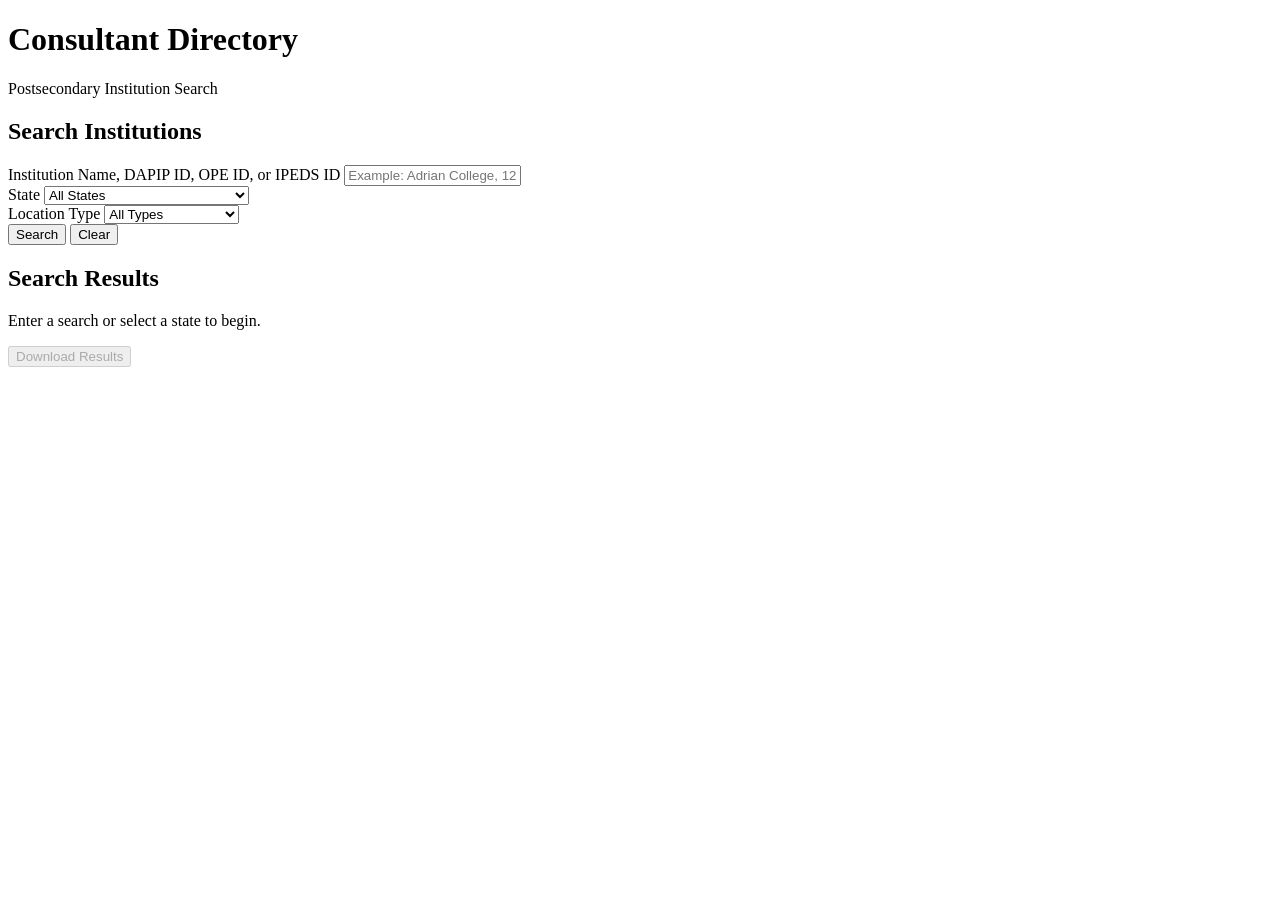
==== index.html @ 8d16af8e "Add institution search and profile workflow" ====
<!DOCTYPE html>
<html lang="en">
<head>
    <meta charset="UTF-8">
    <meta name="viewport" content="width=device-width, initial-scale=1.0">

    <title>Consultant Directory</title>
</head>

<body>

    <header>
        <h1>Consultant Directory</h1>
        <p>Postsecondary Institution Search</p>
    </header>

    <main>

        <!-- ======================================================
             SEARCH
        ======================================================= -->

        <section id="searchSection">

            <h2>Search Institutions</h2>

            <div>
                <label for="institutionSearch">
                    Institution Name, DAPIP ID, OPE ID, or IPEDS ID
                </label>

                <input
                    type="text"
                    id="institutionSearch"
                    placeholder="Example: Adrian College, 122074, or 00223400"
                >
            </div>


            <div>
                <label for="stateFilter">
                    State
                </label>

                <select id="stateFilter">
                    <option value="">
                        All States
                    </option>
                </select>
            </div>


            <div>
                <label for="locationTypeFilter">
                    Location Type
                </label>

                <select id="locationTypeFilter">
                    <option value="" selected>
                        All Types
                    </option>

                    <option value="Institution">
                        Institution
                    </option>

                    <option value="Additional Location">
                        Additional Location
                    </option>

                    <option value="Site">
                        Site
                    </option>
                </select>
            </div>


            <div>
                <button id="searchButton" type="button">
                    Search
                </button>

                <button id="clearButton" type="button">
                    Clear
                </button>
            </div>

        </section>


        <!-- ======================================================
             RESULTS SUMMARY
        ======================================================= -->

        <section id="resultsSection">

            <div>
                <h2>Search Results</h2>

                <p id="resultCount">
                    Enter a search or select a state to begin.
                </p>

                <button
                    id="downloadButton"
                    type="button"
                    disabled
                >
                    Download Results
                </button>
            </div>


            <!-- ==================================================
                 RESULTS

                 JavaScript will create one result card per
                 institution / additional location / site.
            =================================================== -->

            <div id="resultsList">
            </div>


            <!-- ==================================================
                 PAGINATION
            =================================================== -->

            <div id="pagination" hidden>

                <button
                    id="previousPageButton"
                    type="button"
                >
                    Previous
                </button>

                <span id="pageStatus">
                </span>

                <button
                    id="nextPageButton"
                    type="button"
                >
                    Next
                </button>

            </div>

        </section>

    </main>


    <!-- Supabase browser configuration -->
    <script src="js/config.js"></script>

    <!-- Consultant Directory application -->
    <script src="js/app.js"></script>

</body>
</html>
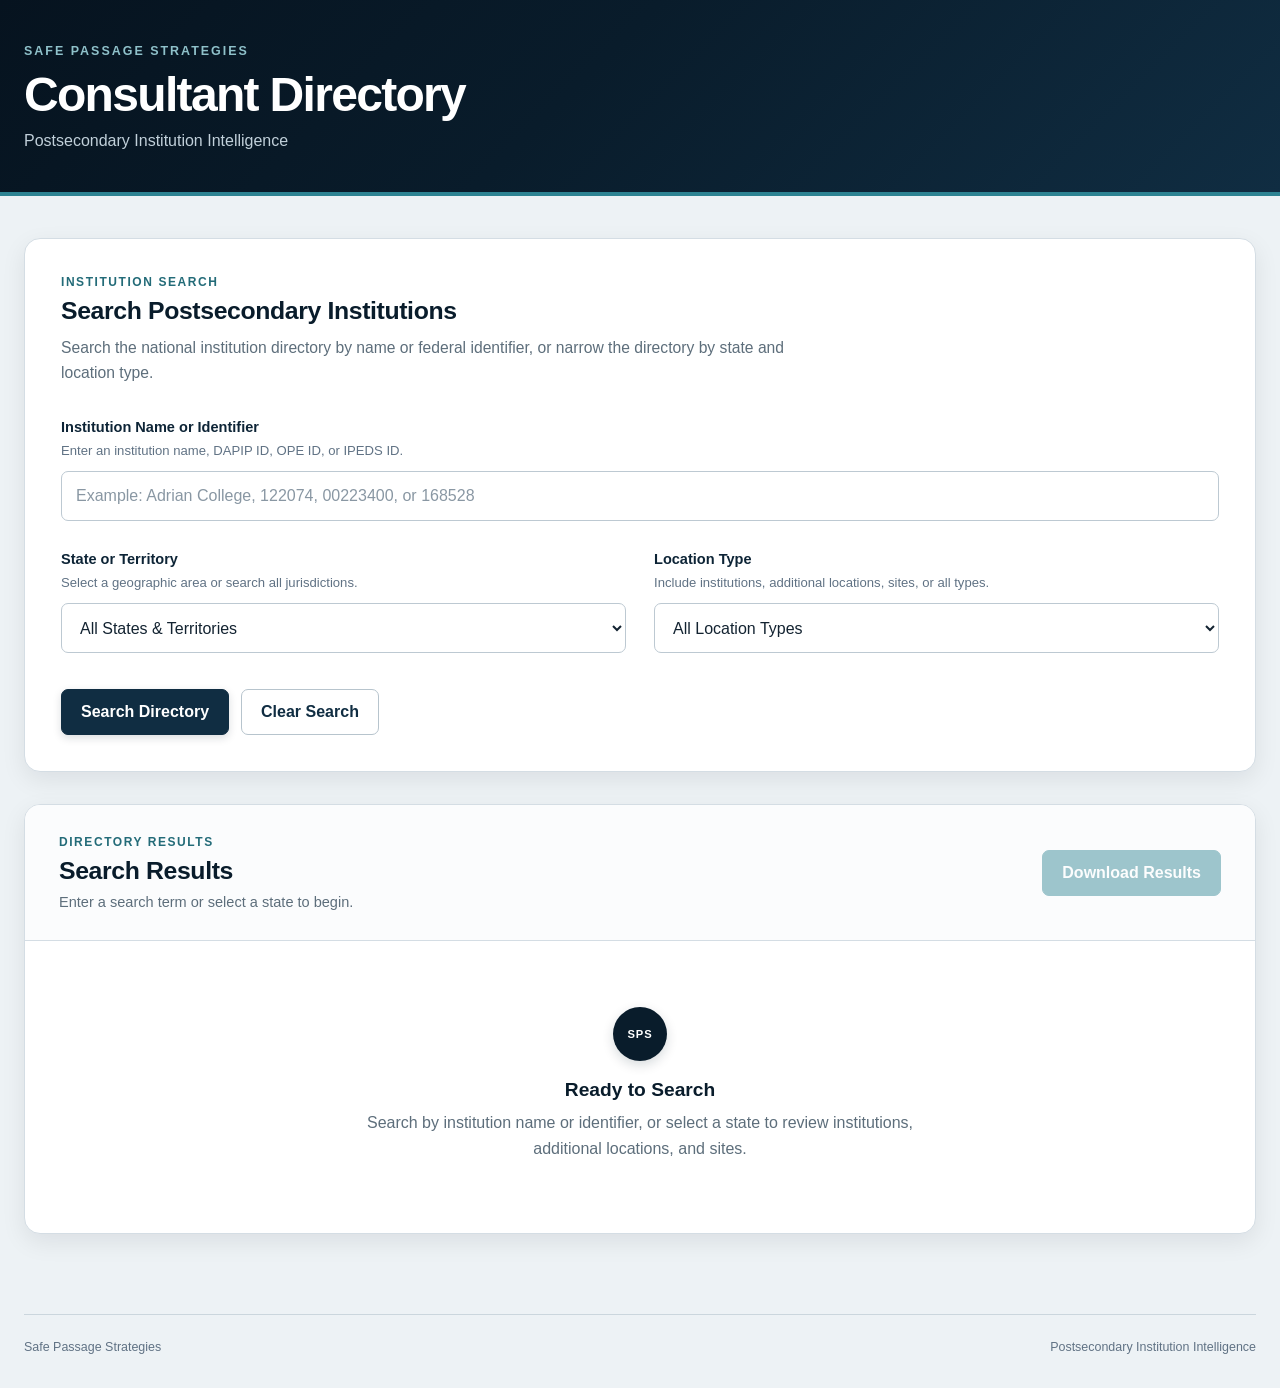
==== commit 28d3da56: "Style search and institution profile interface" ====
--- a/index.html
+++ b/index.html
@@ -4,142 +4,201 @@
     <meta charset="UTF-8">
     <meta name="viewport" content="width=device-width, initial-scale=1.0">
 
-    <title>Consultant Directory</title>
+    <title>Consultant Directory | Safe Passage Strategies</title>
+
+    <link rel="stylesheet" href="css/styles.css">
 </head>
 
 <body>
 
-    <header>
-        <h1>Consultant Directory</h1>
-        <p>Postsecondary Institution Search</p>
+    <header class="site-header">
+        <div class="header-inner">
+            <div class="brand">
+                <div class="brand-kicker">Safe Passage Strategies</div>
+
+                <h1>Consultant Directory</h1>
+
+                <p>
+                    Postsecondary Institution Intelligence
+                </p>
+            </div>
+        </div>
     </header>
 
-    <main>
-
-        <!-- ======================================================
-             SEARCH
-        ======================================================= -->
-
-        <section id="searchSection">
-
-            <h2>Search Institutions</h2>
-
-            <div>
+
+    <main class="page-shell">
+
+        <section id="searchSection" class="search-panel">
+
+            <div class="section-heading">
+                <span class="section-eyebrow">Institution Search</span>
+
+                <h2>Search Postsecondary Institutions</h2>
+
+                <p>
+                    Search the national institution directory by name or federal
+                    identifier, or narrow the directory by state and location type.
+                </p>
+            </div>
+
+
+            <div class="search-field-full">
+
                 <label for="institutionSearch">
-                    Institution Name, DAPIP ID, OPE ID, or IPEDS ID
+                    Institution Name or Identifier
                 </label>
+
+                <p class="field-help">
+                    Enter an institution name, DAPIP ID, OPE ID, or IPEDS ID.
+                </p>
 
                 <input
                     type="text"
                     id="institutionSearch"
-                    placeholder="Example: Adrian College, 122074, or 00223400"
-                >
-            </div>
-
-
-            <div>
-                <label for="stateFilter">
-                    State
-                </label>
-
-                <select id="stateFilter">
-                    <option value="">
-                        All States
-                    </option>
-                </select>
-            </div>
-
-
-            <div>
-                <label for="locationTypeFilter">
-                    Location Type
-                </label>
-
-                <select id="locationTypeFilter">
-                    <option value="" selected>
-                        All Types
-                    </option>
-
-                    <option value="Institution">
-                        Institution
-                    </option>
-
-                    <option value="Additional Location">
-                        Additional Location
-                    </option>
-
-                    <option value="Site">
-                        Site
-                    </option>
-                </select>
-            </div>
-
-
-            <div>
-                <button id="searchButton" type="button">
-                    Search
-                </button>
-
-                <button id="clearButton" type="button">
-                    Clear
-                </button>
+                    placeholder="Example: Adrian College, 122074, 00223400, or 168528"
+                    autocomplete="off"
+                >
+
+            </div>
+
+
+            <div class="filter-row">
+
+                <div class="filter-field">
+
+                    <label for="stateFilter">
+                        State or Territory
+                    </label>
+
+                    <p class="field-help">
+                        Select a geographic area or search all jurisdictions.
+                    </p>
+
+                    <select id="stateFilter">
+                        <option value="">
+                            All States &amp; Territories
+                        </option>
+                    </select>
+
+                </div>
+
+
+                <div class="filter-field">
+
+                    <label for="locationTypeFilter">
+                        Location Type
+                    </label>
+
+                    <p class="field-help">
+                        Include institutions, additional locations, sites, or all types.
+                    </p>
+
+                    <select id="locationTypeFilter">
+
+                        <option value="" selected>
+                            All Location Types
+                        </option>
+
+                        <option value="Institution">
+                            Institution
+                        </option>
+
+                        <option value="Additional Location">
+                            Additional Location
+                        </option>
+
+                        <option value="Site">
+                            Site
+                        </option>
+
+                    </select>
+
+                </div>
+
+            </div>
+
+
+            <div class="search-actions">
+
+                <button
+                    id="searchButton"
+                    class="button button-primary"
+                    type="button"
+                >
+                    Search Directory
+                </button>
+
+                <button
+                    id="clearButton"
+                    class="button button-secondary"
+                    type="button"
+                >
+                    Clear Search
+                </button>
+
             </div>
 
         </section>
 
 
-        <!-- ======================================================
-             RESULTS SUMMARY
-        ======================================================= -->
-
-        <section id="resultsSection">
-
-            <div>
-                <h2>Search Results</h2>
-
-                <p id="resultCount">
-                    Enter a search or select a state to begin.
-                </p>
+        <section id="resultsSection" class="results-panel">
+
+            <div class="results-header">
+
+                <div>
+                    <span class="section-eyebrow">Directory Results</span>
+
+                    <h2>Search Results</h2>
+
+                    <p id="resultCount">
+                        Enter a search term or select a state to begin.
+                    </p>
+                </div>
+
 
                 <button
                     id="downloadButton"
+                    class="button button-download"
                     type="button"
                     disabled
                 >
                     Download Results
                 </button>
-            </div>
-
-
-            <!-- ==================================================
-                 RESULTS
-
-                 JavaScript will create one result card per
-                 institution / additional location / site.
-            =================================================== -->
-
-            <div id="resultsList">
-            </div>
-
-
-            <!-- ==================================================
-                 PAGINATION
-            =================================================== -->
-
-            <div id="pagination" hidden>
+
+            </div>
+
+
+            <div id="resultsList" class="results-list">
+
+                <div class="results-empty">
+                    <div class="empty-marker">SPS</div>
+
+                    <h3>Ready to Search</h3>
+
+                    <p>
+                        Search by institution name or identifier, or select a state
+                        to review institutions, additional locations, and sites.
+                    </p>
+                </div>
+
+            </div>
+
+
+            <div id="pagination" class="pagination" hidden>
 
                 <button
                     id="previousPageButton"
+                    class="button button-secondary"
                     type="button"
                 >
                     Previous
                 </button>
 
-                <span id="pageStatus">
-                </span>
+                <span id="pageStatus"></span>
 
                 <button
                     id="nextPageButton"
+                    class="button button-secondary"
                     type="button"
                 >
                     Next
@@ -152,10 +211,18 @@
     </main>
 
 
-    <!-- Supabase browser configuration -->
+    <footer class="site-footer">
+        <div>
+            Safe Passage Strategies
+        </div>
+
+        <div>
+            Postsecondary Institution Intelligence
+        </div>
+    </footer>
+
+
     <script src="js/config.js"></script>
-
-    <!-- Consultant Directory application -->
     <script src="js/app.js"></script>
 
 </body>
--- a/css/styles.css
+++ b/css/styles.css
@@ -0,0 +1,1321 @@
+/* ============================================================
+   SAFE PASSAGE STRATEGIES
+   CONSULTANT DIRECTORY
+   Nautical Dark Interface
+   ============================================================ */
+
+
+/* ============================================================
+   DESIGN TOKENS
+   ============================================================ */
+
+:root {
+    --navy-950: #06131f;
+    --navy-900: #091c2b;
+    --navy-850: #0d2436;
+    --navy-800: #102d42;
+    --navy-700: #173d56;
+
+    --slate-700: #425466;
+    --slate-600: #607284;
+    --slate-500: #788898;
+    --slate-300: #c9d2da;
+    --slate-200: #dde4ea;
+    --slate-100: #edf2f5;
+
+    --paper: #ffffff;
+    --page: #edf2f5;
+
+    --teal: #2d8392;
+    --teal-dark: #236b78;
+    --teal-soft: #e8f3f4;
+
+    --gold: #c49b57;
+    --gold-soft: #f4eddf;
+
+    --green-soft: #e9f4ed;
+    --green-text: #356348;
+
+    --purple-soft: #f0ebf5;
+    --purple-text: #664f78;
+
+    --text-primary: #132331;
+    --text-secondary: #5d6e7b;
+
+    --border: #d4dde4;
+
+    --shadow:
+        0 8px 24px rgba(6, 19, 31, 0.08);
+
+    --shadow-soft:
+        0 2px 8px rgba(6, 19, 31, 0.05);
+
+    --radius-small: 7px;
+    --radius: 12px;
+    --radius-large: 16px;
+}
+
+
+/* ============================================================
+   RESET / BASE
+   ============================================================ */
+
+* {
+    box-sizing: border-box;
+}
+
+html {
+    font-family:
+        "Segoe UI",
+        Inter,
+        Roboto,
+        Helvetica,
+        Arial,
+        sans-serif;
+
+    background: var(--page);
+    color: var(--text-primary);
+}
+
+body {
+    margin: 0;
+    min-height: 100vh;
+    background: var(--page);
+    color: var(--text-primary);
+}
+
+button,
+input,
+select {
+    font: inherit;
+}
+
+a {
+    color: var(--teal-dark);
+}
+
+
+/* ============================================================
+   HEADER
+   ============================================================ */
+
+.site-header {
+    background:
+        linear-gradient(
+            135deg,
+            var(--navy-950) 0%,
+            var(--navy-900) 45%,
+            var(--navy-800) 100%
+        );
+
+    color: white;
+
+    border-bottom: 4px solid var(--teal);
+}
+
+.header-inner {
+    width: min(1240px, calc(100% - 48px));
+    margin: 0 auto;
+
+    padding: 44px 0 42px;
+}
+
+.brand-kicker {
+    margin-bottom: 9px;
+
+    color: #8fc1ca;
+
+    font-size: 0.78rem;
+    font-weight: 700;
+
+    letter-spacing: 0.16em;
+    text-transform: uppercase;
+}
+
+.site-header h1 {
+    margin: 0;
+
+    font-size: clamp(2rem, 4vw, 3rem);
+    font-weight: 650;
+
+    letter-spacing: -0.035em;
+}
+
+.site-header p {
+    margin: 10px 0 0;
+
+    color: #c1d0da;
+
+    font-size: 1rem;
+}
+
+
+/* ============================================================
+   PAGE SHELL
+   ============================================================ */
+
+.page-shell {
+    width: min(1240px, calc(100% - 48px));
+
+    margin: 42px auto 80px;
+}
+
+
+/* ============================================================
+   COMMON SECTION STYLES
+   ============================================================ */
+
+.search-panel,
+.results-panel {
+    background: var(--paper);
+
+    border: 1px solid var(--border);
+    border-radius: var(--radius-large);
+
+    box-shadow: var(--shadow);
+}
+
+.section-heading {
+    margin-bottom: 34px;
+}
+
+.section-eyebrow {
+    display: block;
+
+    margin-bottom: 8px;
+
+    color: var(--teal-dark);
+
+    font-size: 0.75rem;
+    font-weight: 750;
+
+    letter-spacing: 0.13em;
+    text-transform: uppercase;
+}
+
+.section-heading h2,
+.results-header h2 {
+    margin: 0;
+
+    color: var(--navy-900);
+
+    font-size: 1.55rem;
+    font-weight: 650;
+
+    letter-spacing: -0.015em;
+}
+
+.section-heading > p {
+    max-width: 760px;
+
+    margin: 10px 0 0;
+
+    color: var(--text-secondary);
+
+    font-size: 0.98rem;
+    line-height: 1.6;
+}
+
+
+/* ============================================================
+   SEARCH PANEL
+   ============================================================ */
+
+.search-panel {
+    padding: 36px;
+
+    margin-bottom: 32px;
+}
+
+.search-field-full {
+    margin-bottom: 30px;
+}
+
+.filter-row {
+    display: grid;
+
+    grid-template-columns:
+        repeat(2, minmax(0, 1fr));
+
+    gap: 28px;
+
+    margin-bottom: 32px;
+}
+
+.filter-field {
+    min-width: 0;
+}
+
+
+/* ============================================================
+   FORM LABELS / HELP TEXT
+   ============================================================ */
+
+label {
+    display: block;
+
+    margin-bottom: 6px;
+
+    color: var(--navy-850);
+
+    font-size: 0.91rem;
+    font-weight: 700;
+}
+
+.field-help {
+    margin: 0 0 11px;
+
+    color: var(--slate-600);
+
+    font-size: 0.82rem;
+    line-height: 1.45;
+}
+
+
+/* ============================================================
+   INPUTS
+   ============================================================ */
+
+input,
+select {
+    width: 100%;
+
+    min-height: 50px;
+
+    padding: 12px 14px;
+
+    border: 1px solid #bdc9d2;
+    border-radius: var(--radius-small);
+
+    background: #ffffff;
+    color: var(--text-primary);
+
+    outline: none;
+
+    transition:
+        border-color 140ms ease,
+        box-shadow 140ms ease,
+        background 140ms ease;
+}
+
+input {
+    font-size: 1rem;
+}
+
+input::placeholder {
+    color: #8997a3;
+}
+
+input:hover,
+select:hover {
+    border-color: #91a3b1;
+}
+
+input:focus,
+select:focus {
+    border-color: var(--teal);
+
+    box-shadow:
+        0 0 0 4px rgba(45, 131, 146, 0.12);
+}
+
+
+/* ============================================================
+   SEARCH ACTIONS
+   ============================================================ */
+
+.search-actions {
+    display: flex;
+
+    gap: 12px;
+
+    padding-top: 4px;
+}
+
+
+/* ============================================================
+   BUTTONS
+   ============================================================ */
+
+.button,
+button {
+    min-height: 46px;
+
+    padding: 11px 19px;
+
+    border: 1px solid transparent;
+    border-radius: var(--radius-small);
+
+    cursor: pointer;
+
+    font-weight: 650;
+
+    transition:
+        background 140ms ease,
+        border-color 140ms ease,
+        color 140ms ease,
+        transform 80ms ease,
+        box-shadow 140ms ease;
+}
+
+button:active:not(:disabled) {
+    transform: translateY(1px);
+}
+
+button:disabled {
+    opacity: 0.45;
+    cursor: not-allowed;
+}
+
+.button-primary,
+#searchButton {
+    min-width: 165px;
+
+    background: var(--navy-800);
+    color: white;
+
+    border-color: var(--navy-800);
+
+    box-shadow:
+        0 3px 8px rgba(9, 28, 43, 0.15);
+}
+
+.button-primary:hover,
+#searchButton:hover:not(:disabled) {
+    background: var(--navy-700);
+    border-color: var(--navy-700);
+}
+
+.button-secondary,
+#clearButton {
+    background: white;
+    color: var(--navy-800);
+
+    border-color: #b7c4cd;
+}
+
+.button-secondary:hover:not(:disabled),
+#clearButton:hover:not(:disabled) {
+    background: var(--slate-100);
+    border-color: #9babb7;
+}
+
+.button-download,
+#downloadButton {
+    background: var(--teal);
+    color: white;
+
+    border-color: var(--teal);
+}
+
+.button-download:hover:not(:disabled),
+#downloadButton:hover:not(:disabled) {
+    background: var(--teal-dark);
+    border-color: var(--teal-dark);
+}
+
+
+/* ============================================================
+   RESULTS PANEL
+   ============================================================ */
+
+.results-panel {
+    overflow: hidden;
+}
+
+.results-header {
+    display: flex;
+
+    justify-content: space-between;
+    align-items: center;
+
+    gap: 28px;
+
+    padding: 30px 34px;
+
+    background: #fbfcfd;
+
+    border-bottom: 1px solid var(--border);
+}
+
+.results-header > div {
+    min-width: 0;
+}
+
+#resultCount {
+    margin: 9px 0 0;
+
+    color: var(--text-secondary);
+
+    font-size: 0.91rem;
+}
+
+
+/* ============================================================
+   EMPTY STATE
+   ============================================================ */
+
+.results-empty {
+    padding: 66px 32px 72px;
+
+    text-align: center;
+}
+
+.empty-marker {
+    display: flex;
+
+    width: 54px;
+    height: 54px;
+
+    margin: 0 auto 18px;
+
+    align-items: center;
+    justify-content: center;
+
+    border-radius: 50%;
+
+    background: var(--navy-900);
+    color: white;
+
+    font-size: 0.7rem;
+    font-weight: 750;
+
+    letter-spacing: 0.08em;
+
+    box-shadow:
+        0 4px 12px rgba(9, 28, 43, 0.16);
+}
+
+.results-empty h3 {
+    margin: 0 0 9px;
+
+    color: var(--navy-900);
+
+    font-size: 1.2rem;
+}
+
+.results-empty p {
+    max-width: 580px;
+
+    margin: 0 auto;
+
+    color: var(--text-secondary);
+
+    line-height: 1.6;
+}
+
+
+/* ============================================================
+   RESULTS
+   app.js dynamically creates <article> elements
+   ============================================================ */
+
+.results-list > article {
+    position: relative;
+
+    padding: 28px 34px;
+
+    background: white;
+
+    border-bottom: 1px solid var(--border);
+
+    transition:
+        background 120ms ease;
+}
+
+.results-list > article:last-child {
+    border-bottom: none;
+}
+
+.results-list > article:hover {
+    background: #f9fbfc;
+}
+
+.results-list article h3 {
+    margin: 12px 0 12px;
+
+    color: var(--navy-900);
+
+    font-size: 1.3rem;
+    font-weight: 650;
+
+    letter-spacing: -0.01em;
+}
+
+.results-list article p {
+    margin: 6px 0;
+
+    color: var(--text-secondary);
+
+    font-size: 0.92rem;
+    line-height: 1.5;
+}
+
+
+/* ============================================================
+   LOCATION TYPE BADGE
+   ============================================================ */
+
+.results-list article > strong:first-child {
+    display: inline-flex;
+
+    align-items: center;
+
+    min-height: 25px;
+
+    padding: 4px 10px;
+
+    border-radius: 999px;
+
+    background: var(--teal-soft);
+    color: var(--teal-dark);
+
+    font-size: 0.69rem;
+    font-weight: 750;
+
+    letter-spacing: 0.08em;
+    text-transform: uppercase;
+}
+
+
+/* ============================================================
+   RESULT PROFILE LINK
+   ============================================================ */
+
+.results-list article > a:last-child {
+    display: inline-flex;
+
+    align-items: center;
+
+    margin-top: 15px;
+
+    color: var(--teal-dark);
+
+    font-size: 0.91rem;
+    font-weight: 700;
+
+    text-decoration: none;
+}
+
+.results-list article > a:last-child::after {
+    content: "→";
+
+    margin-left: 7px;
+
+    transition:
+        transform 120ms ease;
+}
+
+.results-list article > a:last-child:hover {
+    color: var(--navy-800);
+}
+
+.results-list article > a:last-child:hover::after {
+    transform: translateX(3px);
+}
+
+
+/* ============================================================
+   PAGINATION
+   ============================================================ */
+
+.pagination {
+    display: flex;
+
+    justify-content: center;
+    align-items: center;
+
+    gap: 20px;
+
+    padding: 24px 32px;
+
+    background: #fbfcfd;
+
+    border-top: 1px solid var(--border);
+}
+
+.pagination[hidden] {
+    display: none;
+}
+
+#pageStatus {
+    min-width: 140px;
+
+    text-align: center;
+
+    color: var(--text-secondary);
+
+    font-size: 0.88rem;
+    font-weight: 600;
+}
+
+
+/* ============================================================
+   FOOTER
+   ============================================================ */
+
+.site-footer {
+    display: flex;
+
+    justify-content: space-between;
+
+    width: min(1240px, calc(100% - 48px));
+
+    margin: 0 auto;
+
+    padding: 25px 0 34px;
+
+    border-top: 1px solid #cbd6dd;
+
+    color: var(--slate-600);
+
+    font-size: 0.78rem;
+}
+
+
+/* ============================================================
+   RESPONSIVE
+   ============================================================ */
+
+@media (max-width: 800px) {
+
+    .header-inner,
+    .page-shell,
+    .site-footer {
+        width: min(100% - 28px, 1240px);
+    }
+
+    .header-inner {
+        padding:
+            34px
+            0;
+    }
+
+    .page-shell {
+        margin-top: 24px;
+    }
+
+    .search-panel {
+        padding: 26px 22px;
+    }
+
+    .filter-row {
+        grid-template-columns: 1fr;
+        gap: 24px;
+    }
+
+    .results-header {
+        align-items: flex-start;
+        flex-direction: column;
+
+        padding: 25px 22px;
+    }
+
+    #downloadButton {
+        width: 100%;
+    }
+
+    .results-list > article {
+        padding: 25px 22px;
+    }
+
+    .site-footer {
+        flex-direction: column;
+
+        gap: 8px;
+    }
+
+}
+
+
+@media (max-width: 520px) {
+
+    .site-header h1 {
+        font-size: 1.85rem;
+    }
+
+    .search-actions {
+        flex-direction: column;
+    }
+
+    .search-actions button {
+        width: 100%;
+    }
+
+    .pagination {
+        gap: 8px;
+
+        padding:
+            20px
+            12px;
+    }
+
+}
+
+/* ============================================================
+   PROFILE PAGE
+   ============================================================ */
+
+.profile-page {
+    background: var(--page);
+}
+
+
+/* ---------- Profile Header ---------- */
+
+.profile-site-header .header-inner {
+    padding-top: 34px;
+    padding-bottom: 34px;
+}
+
+.profile-header-row {
+    display: flex;
+    align-items: flex-end;
+    justify-content: space-between;
+    gap: 32px;
+}
+
+.profile-heading {
+    min-width: 0;
+}
+
+.back-link {
+    display: inline-block;
+
+    margin-bottom: 18px;
+
+    color: #a8d2d9;
+
+    font-size: 0.86rem;
+    font-weight: 650;
+
+    text-decoration: none;
+}
+
+.back-link:hover {
+    color: white;
+    text-decoration: underline;
+}
+
+.profile-site-header h1 {
+    margin: 0;
+
+    max-width: 900px;
+
+    font-size: clamp(2rem, 4vw, 3rem);
+    line-height: 1.08;
+}
+
+.profile-type-row {
+    margin-top: 16px;
+}
+
+.profile-type-badge {
+    display: inline-flex;
+
+    align-items: center;
+
+    min-height: 28px;
+
+    padding: 5px 11px;
+
+    border: 1px solid rgba(255, 255, 255, 0.18);
+    border-radius: 999px;
+
+    background: rgba(255, 255, 255, 0.08);
+    color: #d9edf1;
+
+    font-size: 0.72rem;
+    font-weight: 750;
+
+    letter-spacing: 0.09em;
+    text-transform: uppercase;
+}
+
+.profile-primary-action {
+    flex: 0 0 auto;
+}
+
+
+/* ---------- SPS Button ---------- */
+
+.sps-client-button {
+    min-width: 190px;
+
+    background: var(--gold);
+    color: var(--navy-950);
+
+    border-color: var(--gold);
+
+    font-weight: 750;
+
+    box-shadow:
+        0 4px 12px rgba(0, 0, 0, 0.18);
+}
+
+.sps-client-button:hover:not(:disabled) {
+    background: #d1aa66;
+    border-color: #d1aa66;
+}
+
+
+/* ---------- Profile Shell ---------- */
+
+.profile-shell {
+    display: flex;
+    flex-direction: column;
+
+    gap: 28px;
+}
+
+
+/* ---------- Status ---------- */
+
+.profile-status {
+    padding: 14px 18px;
+
+    background: var(--teal-soft);
+
+    border: 1px solid #c8e0e4;
+    border-radius: var(--radius);
+
+    box-shadow: none;
+}
+
+.profile-status p {
+    margin: 0;
+
+    color: var(--teal-dark);
+
+    font-size: 0.88rem;
+    font-weight: 600;
+}
+
+
+/* ---------- Top Grid ---------- */
+
+.profile-top-grid {
+    display: grid;
+
+    grid-template-columns:
+        minmax(260px, 0.72fr)
+        minmax(0, 1.8fr);
+
+    gap: 28px;
+    align-items: start;
+}
+
+
+/* ---------- Generic Profile Card ---------- */
+
+.profile-card {
+    background: var(--paper);
+
+    border: 1px solid var(--border);
+    border-radius: var(--radius-large);
+
+    box-shadow: var(--shadow);
+
+    overflow: hidden;
+}
+
+.profile-card-header {
+    padding: 24px 26px 20px;
+
+    border-bottom: 1px solid var(--border);
+
+    background: #fbfcfd;
+}
+
+.profile-card-header h2 {
+    margin: 0;
+
+    color: var(--navy-900);
+
+    font-size: 1.3rem;
+    font-weight: 650;
+}
+
+.profile-card-header-row {
+    display: flex;
+
+    align-items: center;
+    justify-content: space-between;
+
+    gap: 24px;
+}
+
+.record-count {
+    margin: 0;
+
+    color: var(--text-secondary);
+
+    font-size: 0.86rem;
+    font-weight: 600;
+
+    white-space: nowrap;
+}
+
+
+/* ---------- Detail Lists ---------- */
+
+.detail-list {
+    margin: 0;
+
+    padding: 8px 26px 18px;
+}
+
+.detail-row {
+    display: grid;
+
+    grid-template-columns:
+        minmax(125px, 0.8fr)
+        minmax(0, 1.4fr);
+
+    gap: 18px;
+
+    padding: 14px 0;
+
+    border-bottom: 1px solid #edf1f4;
+}
+
+.detail-row:last-child {
+    border-bottom: none;
+}
+
+.detail-row dt {
+    color: var(--slate-600);
+
+    font-size: 0.78rem;
+    font-weight: 700;
+
+    letter-spacing: 0.025em;
+    text-transform: uppercase;
+}
+
+.detail-row dd {
+    margin: 0;
+
+    min-width: 0;
+
+    color: var(--text-primary);
+
+    font-size: 0.92rem;
+    line-height: 1.5;
+
+    overflow-wrap: anywhere;
+}
+
+.compact-detail-list .detail-row {
+    grid-template-columns: 1fr;
+
+    gap: 5px;
+}
+
+.compact-detail-list .detail-row dd {
+    font-size: 1rem;
+    font-weight: 650;
+
+    color: var(--navy-850);
+}
+
+.institution-detail-list {
+    display: grid;
+
+    grid-template-columns:
+        repeat(2, minmax(0, 1fr));
+
+    column-gap: 34px;
+}
+
+.institution-detail-list .detail-row {
+    grid-template-columns: 1fr;
+    gap: 5px;
+}
+
+.institution-detail-list .detail-row-wide {
+    grid-column: 1 / -1;
+}
+
+
+/* ---------- Large Sections ---------- */
+
+.profile-section-card {
+    width: 100%;
+}
+
+
+/* ---------- Accreditation Records / Actions ---------- */
+
+.profile-record-grid {
+    display: grid;
+
+    grid-template-columns:
+        repeat(2, minmax(0, 1fr));
+
+    gap: 18px;
+
+    padding: 24px;
+}
+
+.profile-record-grid article {
+    padding: 20px;
+
+    border: 1px solid var(--border);
+    border-radius: var(--radius);
+
+    background: #ffffff;
+
+    box-shadow: var(--shadow-soft);
+}
+
+.profile-record-grid article h3 {
+    margin: 0 0 16px;
+
+    color: var(--navy-850);
+
+    font-size: 1rem;
+    line-height: 1.4;
+}
+
+.profile-record-grid article p {
+    margin: 7px 0;
+
+    color: var(--text-secondary);
+
+    font-size: 0.84rem;
+    line-height: 1.5;
+}
+
+.profile-record-grid article p strong {
+    color: var(--text-primary);
+}
+
+
+/* ---------- Associated Locations ---------- */
+
+.location-card-grid {
+    display: grid;
+
+    grid-template-columns:
+        repeat(3, minmax(0, 1fr));
+
+    gap: 18px;
+
+    padding: 24px;
+}
+
+.location-card-grid article {
+    padding: 20px;
+
+    border: 1px solid var(--border);
+    border-radius: var(--radius);
+
+    background: #ffffff;
+
+    box-shadow: var(--shadow-soft);
+}
+
+.location-card-grid article > strong:first-child {
+    display: inline-flex;
+
+    padding: 4px 9px;
+
+    border-radius: 999px;
+
+    background: var(--teal-soft);
+    color: var(--teal-dark);
+
+    font-size: 0.68rem;
+    font-weight: 750;
+
+    letter-spacing: 0.07em;
+    text-transform: uppercase;
+}
+
+.location-card-grid article h3 {
+    margin: 12px 0;
+
+    color: var(--navy-850);
+
+    font-size: 1rem;
+    line-height: 1.4;
+}
+
+.location-card-grid article p {
+    margin: 7px 0;
+
+    color: var(--text-secondary);
+
+    font-size: 0.84rem;
+    line-height: 1.5;
+}
+
+.location-card-grid article a {
+    display: inline-block;
+
+    margin-top: 12px;
+
+    color: var(--teal-dark);
+
+    font-size: 0.86rem;
+    font-weight: 700;
+
+    text-decoration: none;
+}
+
+.location-card-grid article a:hover {
+    text-decoration: underline;
+}
+
+
+/* ---------- SPS Workspace ---------- */
+
+.sps-workspace-card {
+    border-color: #d9c6a3;
+}
+
+.sps-workspace-content {
+    display: grid;
+
+    grid-template-columns:
+        minmax(0, 1.4fr)
+        minmax(300px, 1fr);
+
+    gap: 30px;
+
+    align-items: center;
+
+    padding: 30px;
+}
+
+.sps-workspace-content h2 {
+    margin: 0 0 12px;
+
+    color: var(--navy-900);
+}
+
+.sps-workspace-content p {
+    margin: 7px 0;
+
+    color: var(--text-secondary);
+
+    line-height: 1.6;
+}
+
+.sps-workspace-description {
+    max-width: 700px;
+}
+
+.sps-workspace-diagram {
+    display: flex;
+
+    align-items: center;
+    justify-content: center;
+
+    gap: 10px;
+
+    padding: 22px;
+
+    border-radius: var(--radius);
+
+    background: var(--gold-soft);
+}
+
+.workspace-step {
+    padding: 10px 13px;
+
+    border: 1px solid #d7bf94;
+    border-radius: 7px;
+
+    background: white;
+
+    color: var(--navy-850);
+
+    font-size: 0.8rem;
+    font-weight: 700;
+
+    text-align: center;
+}
+
+.sps-workspace-diagram > span {
+    color: #9e814f;
+    font-weight: 700;
+}
+
+
+/* ============================================================
+   PROFILE RESPONSIVE
+   ============================================================ */
+
+@media (max-width: 1000px) {
+
+    .profile-top-grid {
+        grid-template-columns: 1fr;
+    }
+
+    .profile-record-grid {
+        grid-template-columns: 1fr;
+    }
+
+    .location-card-grid {
+        grid-template-columns:
+            repeat(2, minmax(0, 1fr));
+    }
+
+    .sps-workspace-content {
+        grid-template-columns: 1fr;
+    }
+
+}
+
+
+@media (max-width: 700px) {
+
+    .profile-header-row {
+        align-items: flex-start;
+        flex-direction: column;
+    }
+
+    .profile-primary-action {
+        width: 100%;
+    }
+
+    .sps-client-button {
+        width: 100%;
+    }
+
+    .profile-card-header-row {
+        align-items: flex-start;
+        flex-direction: column;
+
+        gap: 9px;
+    }
+
+    .institution-detail-list {
+        grid-template-columns: 1fr;
+    }
+
+    .institution-detail-list .detail-row-wide {
+        grid-column: auto;
+    }
+
+    .location-card-grid {
+        grid-template-columns: 1fr;
+    }
+
+    .detail-row {
+        grid-template-columns: 1fr;
+
+        gap: 5px;
+    }
+
+    .sps-workspace-diagram {
+        flex-direction: column;
+    }
+
+    .sps-workspace-diagram > span {
+        transform: rotate(90deg);
+    }
+
+}
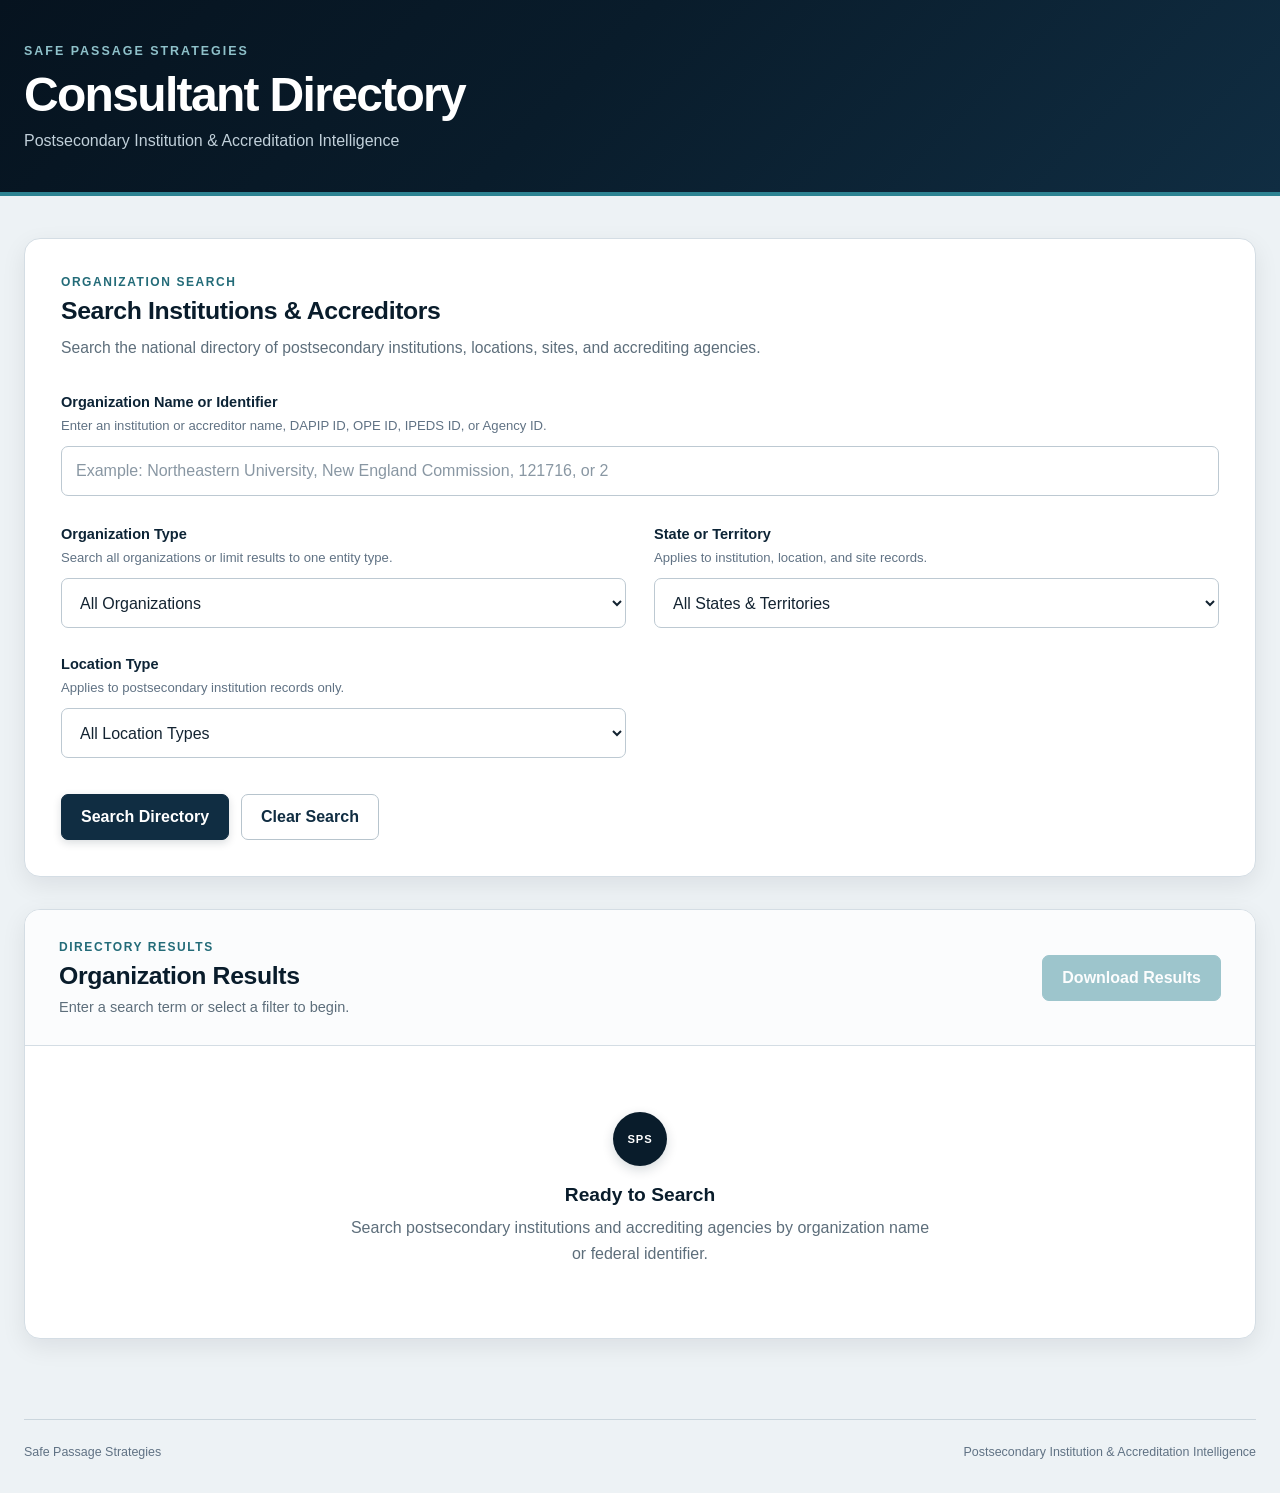
==== commit e551c326: "Unify institution and accreditor directory" ====
--- a/index.html
+++ b/index.html
@@ -13,49 +13,67 @@
 
     <header class="site-header">
         <div class="header-inner">
+
             <div class="brand">
-                <div class="brand-kicker">Safe Passage Strategies</div>
-
-                <h1>Consultant Directory</h1>
+
+                <div class="brand-kicker">
+                    Safe Passage Strategies
+                </div>
+
+                <h1>
+                    Consultant Directory
+                </h1>
 
                 <p>
-                    Postsecondary Institution Intelligence
+                    Postsecondary Institution &amp; Accreditation Intelligence
                 </p>
-            </div>
+
+            </div>
+
         </div>
     </header>
 
 
     <main class="page-shell">
 
-        <section id="searchSection" class="search-panel">
+        <section
+            id="searchSection"
+            class="search-panel"
+        >
 
             <div class="section-heading">
-                <span class="section-eyebrow">Institution Search</span>
-
-                <h2>Search Postsecondary Institutions</h2>
+
+                <span class="section-eyebrow">
+                    Organization Search
+                </span>
+
+                <h2>
+                    Search Institutions &amp; Accreditors
+                </h2>
 
                 <p>
-                    Search the national institution directory by name or federal
-                    identifier, or narrow the directory by state and location type.
+                    Search the national directory of postsecondary institutions,
+                    locations, sites, and accrediting agencies.
                 </p>
+
             </div>
 
 
             <div class="search-field-full">
 
                 <label for="institutionSearch">
-                    Institution Name or Identifier
+                    Organization Name or Identifier
                 </label>
 
                 <p class="field-help">
-                    Enter an institution name, DAPIP ID, OPE ID, or IPEDS ID.
+                    Enter an institution or accreditor name, DAPIP ID,
+                    OPE ID, IPEDS ID, or Agency ID.
                 </p>
 
                 <input
                     type="text"
                     id="institutionSearch"
-                    placeholder="Example: Adrian College, 122074, 00223400, or 168528"
+                    placeholder="Example: Northeastern University, New England Commission, 121716, or 2"
                     autocomplete="off"
                 >
 
@@ -65,37 +83,80 @@
             <div class="filter-row">
 
                 <div class="filter-field">
+
+                    <label for="organizationTypeFilter">
+                        Organization Type
+                    </label>
+
+                    <p class="field-help">
+                        Search all organizations or limit results to one entity type.
+                    </p>
+
+                    <select id="organizationTypeFilter">
+
+                        <option
+                            value="all"
+                            selected
+                        >
+                            All Organizations
+                        </option>
+
+                        <option value="institutions">
+                            Postsecondary Institutions
+                        </option>
+
+                        <option value="accreditors">
+                            Accrediting Agencies
+                        </option>
+
+                    </select>
+
+                </div>
+
+
+                <div
+                    id="stateFilterField"
+                    class="filter-field"
+                >
 
                     <label for="stateFilter">
                         State or Territory
                     </label>
 
                     <p class="field-help">
-                        Select a geographic area or search all jurisdictions.
+                        Applies to institution, location, and site records.
                     </p>
 
                     <select id="stateFilter">
+
                         <option value="">
                             All States &amp; Territories
                         </option>
+
                     </select>
 
                 </div>
 
 
-                <div class="filter-field">
+                <div
+                    id="locationTypeFilterField"
+                    class="filter-field"
+                >
 
                     <label for="locationTypeFilter">
                         Location Type
                     </label>
 
                     <p class="field-help">
-                        Include institutions, additional locations, sites, or all types.
+                        Applies to postsecondary institution records only.
                     </p>
 
                     <select id="locationTypeFilter">
 
-                        <option value="" selected>
+                        <option
+                            value=""
+                            selected
+                        >
                             All Location Types
                         </option>
 
@@ -141,18 +202,27 @@
         </section>
 
 
-        <section id="resultsSection" class="results-panel">
+        <section
+            id="resultsSection"
+            class="results-panel"
+        >
 
             <div class="results-header">
 
                 <div>
-                    <span class="section-eyebrow">Directory Results</span>
-
-                    <h2>Search Results</h2>
+
+                    <span class="section-eyebrow">
+                        Directory Results
+                    </span>
+
+                    <h2>
+                        Organization Results
+                    </h2>
 
                     <p id="resultCount">
-                        Enter a search term or select a state to begin.
-                    </p>
+                        Enter a search term or select a filter to begin.
+                    </p>
+
                 </div>
 
 
@@ -168,23 +238,36 @@
             </div>
 
 
-            <div id="resultsList" class="results-list">
+            <div
+                id="resultsList"
+                class="results-list"
+            >
 
                 <div class="results-empty">
-                    <div class="empty-marker">SPS</div>
-
-                    <h3>Ready to Search</h3>
+
+                    <div class="empty-marker">
+                        SPS
+                    </div>
+
+                    <h3>
+                        Ready to Search
+                    </h3>
 
                     <p>
-                        Search by institution name or identifier, or select a state
-                        to review institutions, additional locations, and sites.
-                    </p>
-                </div>
-
-            </div>
-
-
-            <div id="pagination" class="pagination" hidden>
+                        Search postsecondary institutions and accrediting agencies
+                        by organization name or federal identifier.
+                    </p>
+
+                </div>
+
+            </div>
+
+
+            <div
+                id="pagination"
+                class="pagination"
+                hidden
+            >
 
                 <button
                     id="previousPageButton"
@@ -212,13 +295,15 @@
 
 
     <footer class="site-footer">
+
         <div>
             Safe Passage Strategies
         </div>
 
         <div>
-            Postsecondary Institution Intelligence
+            Postsecondary Institution &amp; Accreditation Intelligence
         </div>
+
     </footer>
 
 
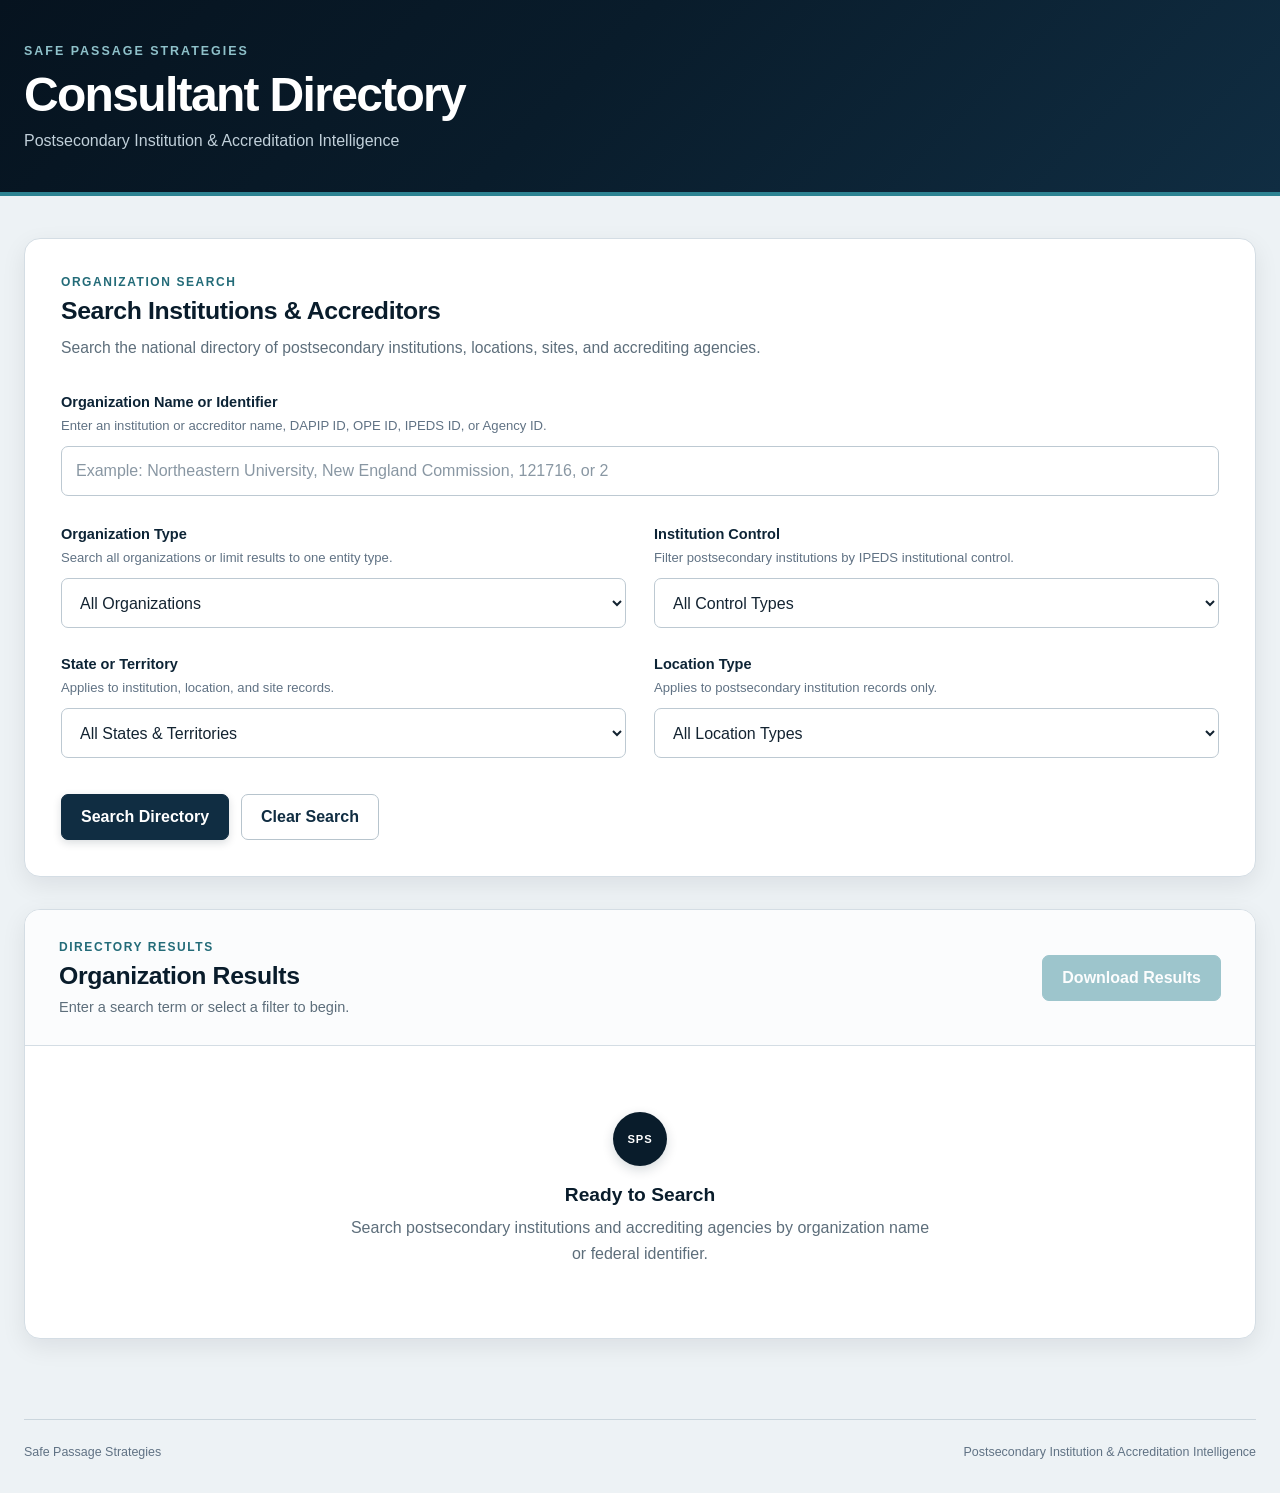
==== commit ca187fbd: "Add institution control search filter" ====
--- a/index.html
+++ b/index.html
@@ -115,6 +115,49 @@
 
 
                 <div
+                    id="institutionControlFilterField"
+                    class="filter-field"
+                >
+
+                    <label for="institutionControlFilter">
+                        Institution Control
+                    </label>
+
+                    <p class="field-help">
+                        Filter postsecondary institutions by IPEDS institutional control.
+                    </p>
+
+                    <select id="institutionControlFilter">
+
+                        <option
+                            value=""
+                            selected
+                        >
+                            All Control Types
+                        </option>
+
+                        <option value="Public">
+                            Public
+                        </option>
+
+                        <option value="Private nonprofit">
+                            Private nonprofit
+                        </option>
+
+                        <option value="Private for-profit">
+                            Private for-profit
+                        </option>
+
+                        <option value="Unclassified">
+                            Unclassified
+                        </option>
+
+                    </select>
+
+                </div>
+
+
+                <div
                     id="stateFilterField"
                     class="filter-field"
                 >
